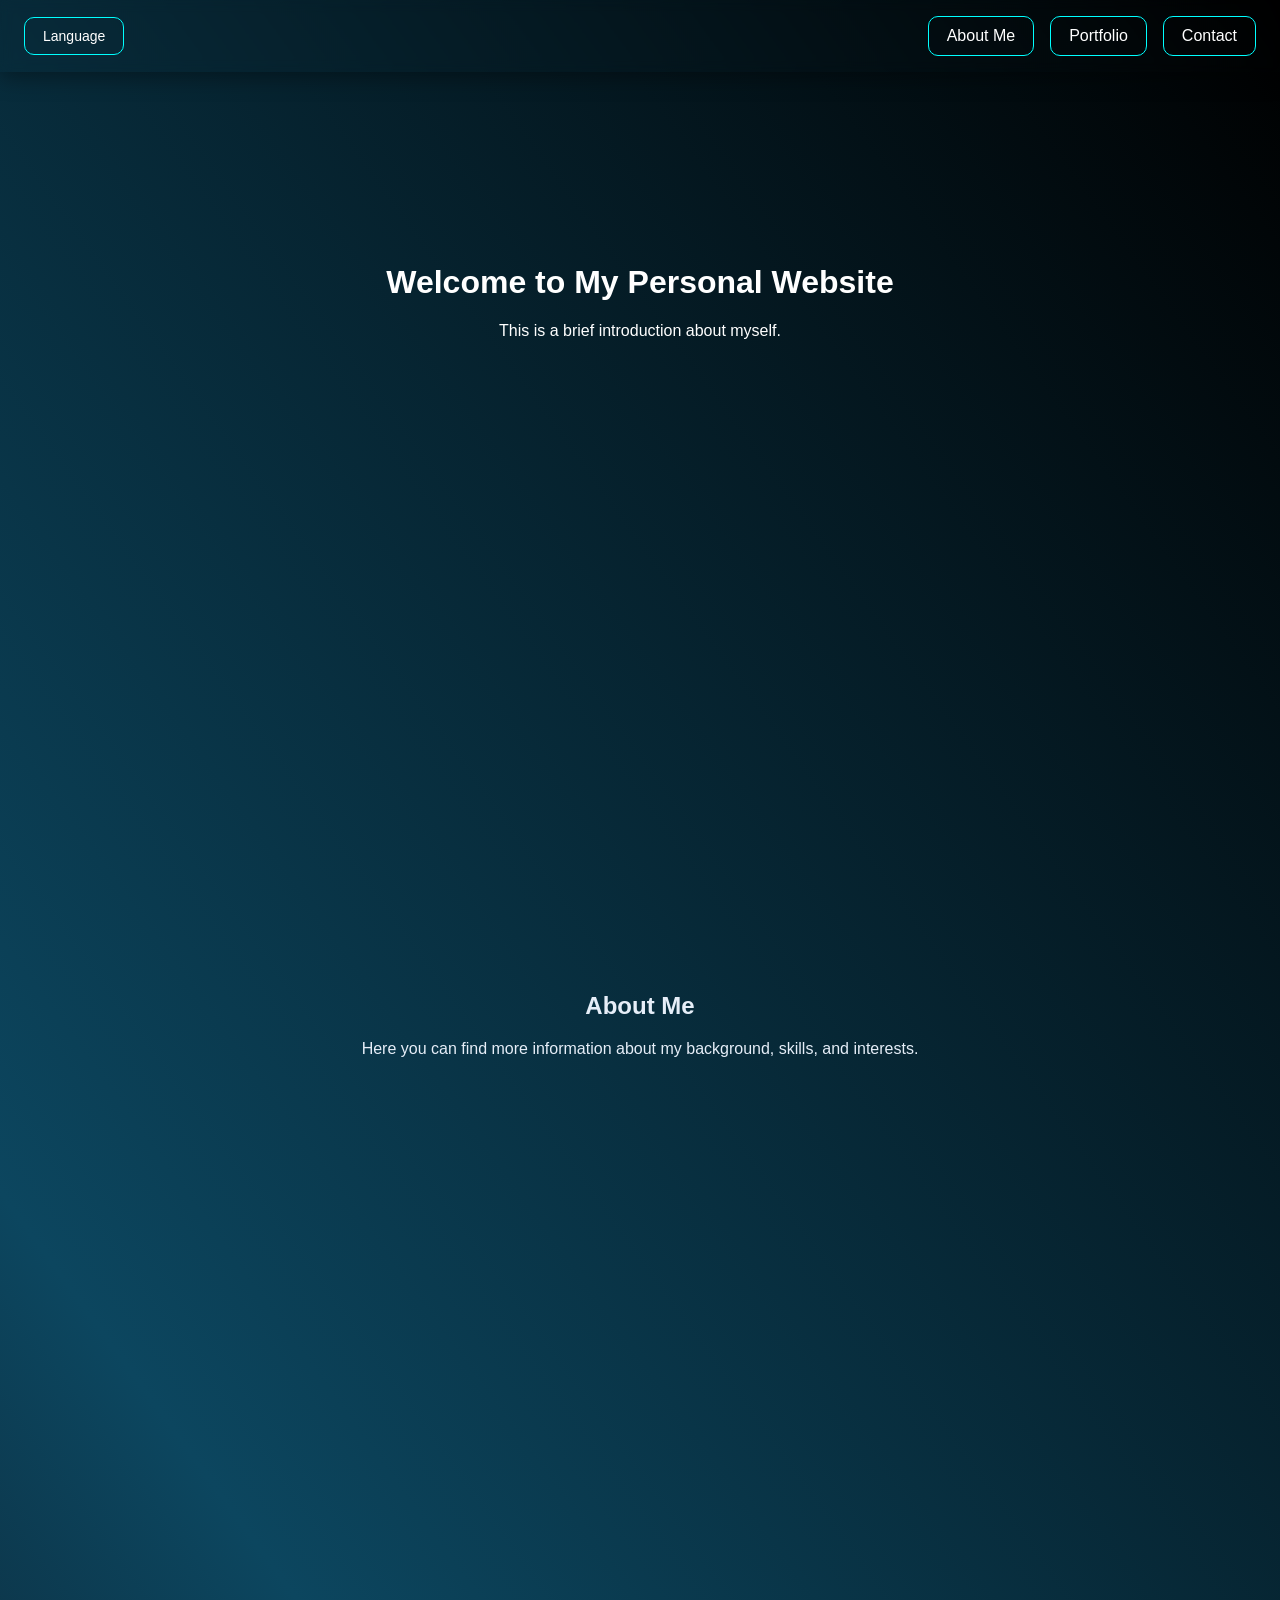
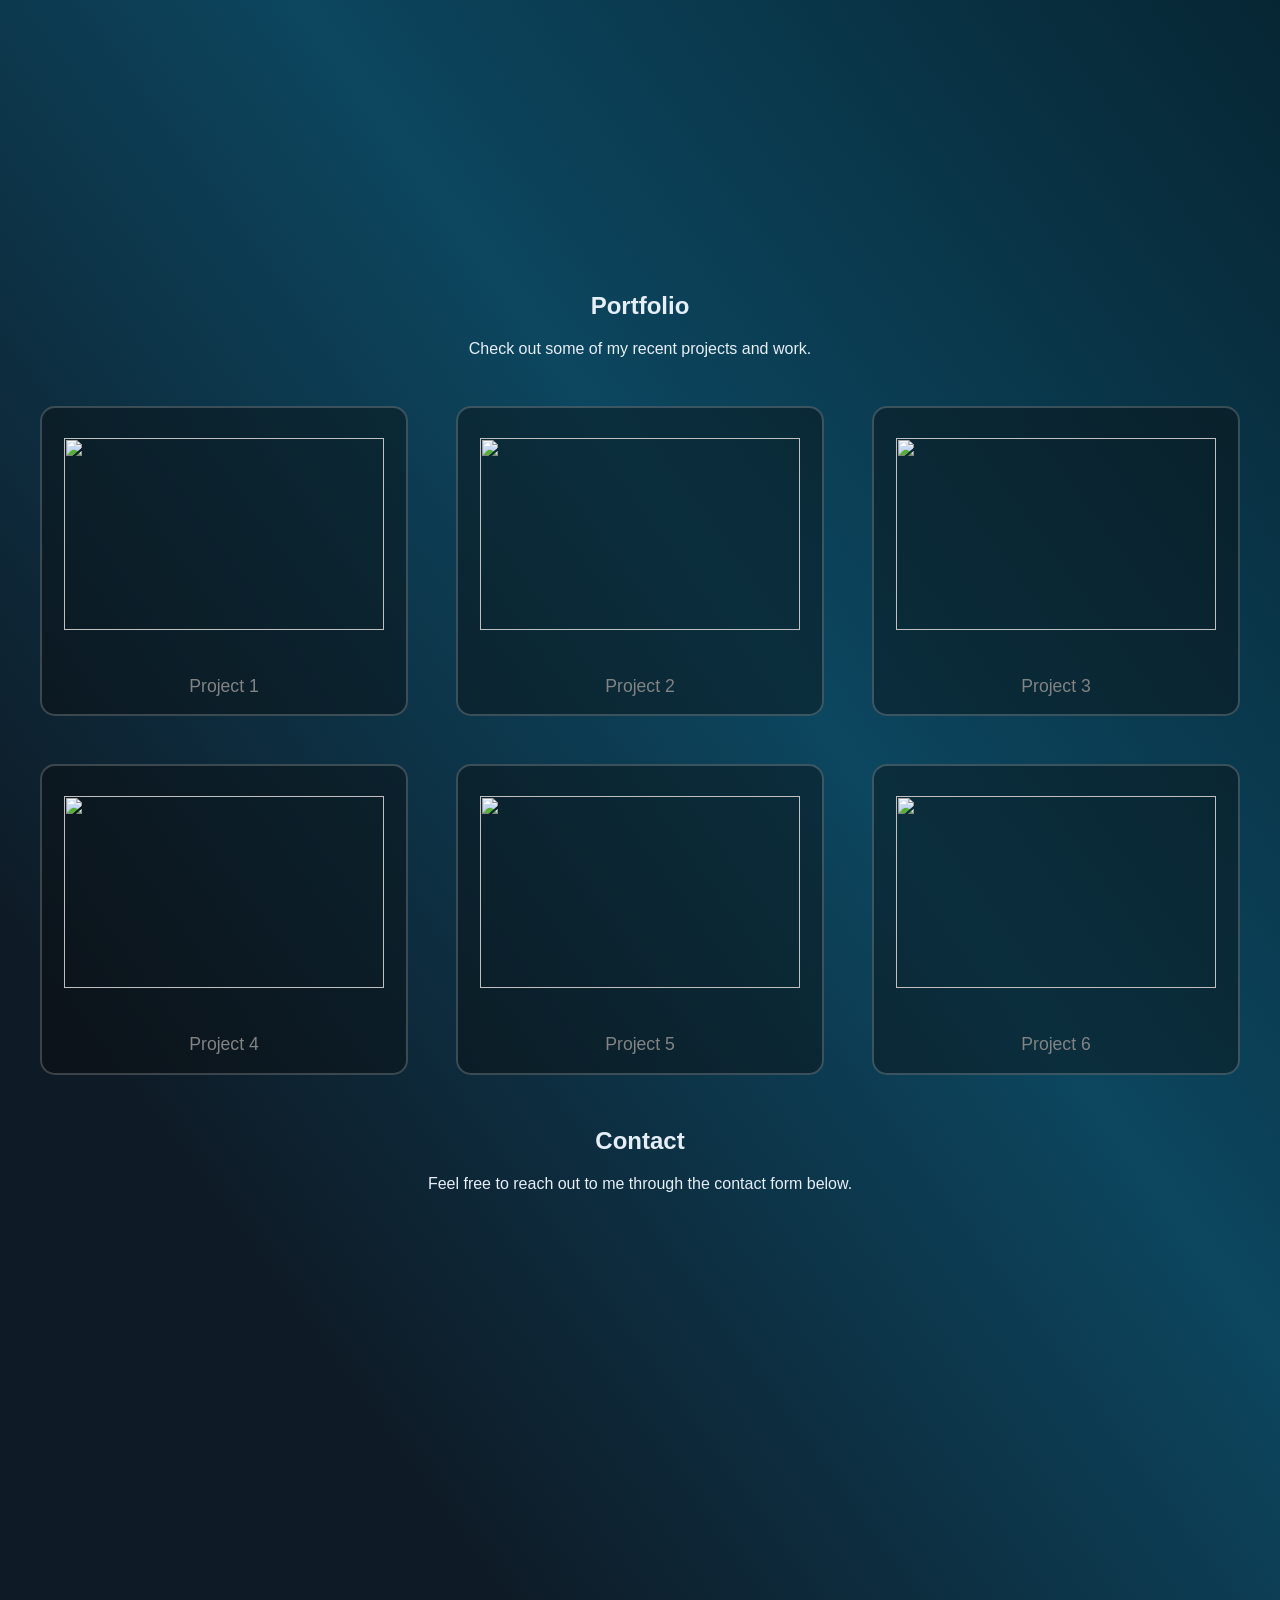
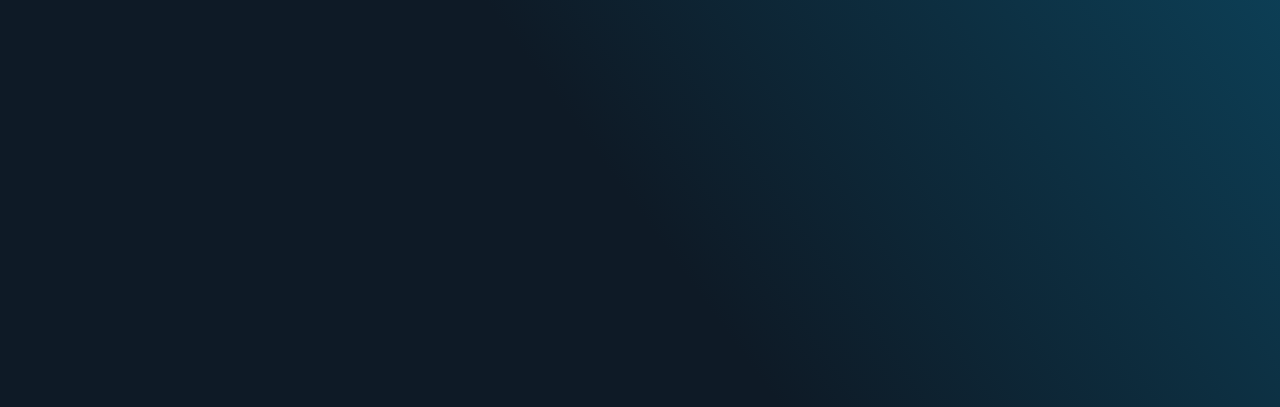
==== index.html @ 23bc791e "Create index.html" ====
<!DOCTYPE html>
<html lang="en">
<head>
    <link rel="stylesheet" href="style.css">
    <meta charset="UTF-8">
    <meta name="viewport" content="width=device-width, initial-scale=1.0">
    <title>Document</title>
</head>
<body>
    <header class="site-header">
        <div class="header-left">
            <button class="lang-btn" type="button" id="langToggle">Language</button>
            <div class="lang-dropdown" id="langDropdown" aria-label="Language selector">
                <button type="button" class="lang-option">English</button>
                <button type="button" class="lang-option">Farsi</button>
                <button type="button" class="lang-option">Spanish</button>
            </div>
        </div>
        <nav class="header-nav" aria-label="Primary navigation">
            <a href="#about" class="nav-box">About Me</a>
            <a href="#portfolio" class="nav-box">Portfolio</a>
            <a href="#contact" class="nav-box">Contact</a>
        </nav>
    </header>
    <div class="div1">
        <div class="div1-1">
            <h1>Welcome to My Personal Website</h1>
            <p>This is a brief introduction about myself.</p>
        </div>
  
    </div>
   <div id="about" class="div2">
        <h2>About Me</h2>
        <p>Here you can find more information about my background, skills, and interests.</p>
    </div>
    <div id="portfolio" class="div3">
        <h2>Portfolio</h2>
        <p>Check out some of my recent projects and work.</p>
        <div class="div3-1">
            <a href="#" class="portfolio-item">
                <img class="prtimg" src="imgs/1.jpg" alt="">
                <p class="portfolio-text">Project 1</p>
            </a>
            <a href="#" class="portfolio-item">
                <img class="prtimg" src="imgs/2.jpg" alt="">
                <p class="portfolio-text">Project 2</p>
            </a>
            <a href="#" class="portfolio-item">
                <img class="prtimg" src="imgs/3.jpg" alt="">
                <p class="portfolio-text">Project 3</p>
            </a>
            <a href="#" class="portfolio-item">
                <img class="prtimg" src="imgs/4.jpg" alt="">
                <p class="portfolio-text">Project 4</p>
            </a>
            <a href="#" class="portfolio-item">
                <img class="prtimg" src="imgs/5.jpg" alt="">
                <p class="portfolio-text">Project 5</p>
            </a>
            <a href="#" class="portfolio-item">
                <img class="prtimg" src="imgs/6.jpg" alt="">
                <p class="portfolio-text">Project 6</p>
            </a>
        </div>
    </div>
    <div id="contact" class="div4">
        <h2>Contact</h2>
        <p>Feel free to reach out to me through the contact form below.</p>
    </div>    
    <script>
        const langToggle = document.getElementById('langToggle');
        const langDropdown = document.getElementById('langDropdown');
        const langOptions = document.querySelectorAll('.lang-option');

        langToggle.addEventListener('click', () => {
            langDropdown.classList.toggle('open');
        });

        langOptions.forEach(option => {
            option.addEventListener('click', () => {
                langDropdown.classList.remove('open');
            });
        });

        document.addEventListener('click', event => {
            if (!langToggle.contains(event.target) && !langDropdown.contains(event.target)) {
                langDropdown.classList.remove('open');
            }
        });
    </script>
</body>
</html>
---- style.css ----
body {
    margin: 0;
    font-family: Arial, sans-serif;
    display: block;
    /* Milder, harmonious page background */
    background: linear-gradient(54deg, rgb(14, 26, 38) 20%, rgb(12, 70, 95) 45%, rgb(0, 0, 0) 100%);
    padding-top: 72px;
}

.site-header {
    position: fixed;
    top: 0;
    left: 0;
    right: 0;
    display: flex;
    justify-content: space-between;
    align-items: center;
    padding: 16px 24px;
    backdrop-filter: blur(6px);
    z-index: 1000;
    box-shadow: 0 6px 20px rgba(0,0,0,0.35);
}

.header-left {
    display: flex;
    align-items: center;
    position: relative;
    
}

.lang-btn {
    padding: 10px 16px;
    display: inline-flex;
    padding: 10px 18px;
    color: #ffffff;
    text-decoration: none;
    font-weight: 500;
    transition: background-color 0.2s ease, border-color 0.2s ease;
    border: 1px solid cyan;
    border-radius: 10px;
    cursor: pointer;
    font-size: 14px;
    background: none;
}

.header-nav {
    display: flex;
    gap: 16px;
}

.nav-box {
    display: inline-flex;
    padding: 10px 18px;
    color: #ffffff;
    text-decoration: none;
    font-weight: 500;
    transition: background-color 0.2s ease, border-color 0.2s ease;
    border: 1px solid cyan;
    border-radius: 10px;
}

.lang-dropdown {
    position: absolute;
    top: calc(100% + 10px);
    left: 100%;
    margin-left: 12px;
    padding: 10px;
    min-width: 180px;
    background: rgba(0, 0, 0, 0.96);
    border: 1px solid rgba(255,255,255,0.12);
    border-radius: 14px;
    box-shadow: 0 20px 44px rgba(0,0,0,0.55);
    display: none;
    z-index: 50;
    backdrop-filter: blur(18px);
    pointer-events: auto;
}

.lang-dropdown.open {
    display: block;
}

.lang-option {
    width: 100%;
    padding: 12px 16px;
    margin-bottom: 10px;
    border: 1px solid rgba(255,255,255,0.12);
    border-radius: 10px;
    background: rgba(10, 10, 10, 0.95);
    color: #ffffff;
    text-align: center;
    cursor: pointer;
    font-size: 14px;
    font-weight: 500;
    transition: background-color 0.2s ease, border-color 0.2s ease, transform 0.2s ease;
}

.lang-option:last-child {
    margin-bottom: 0;
}

.lang-option:hover {
    background-color: rgba(255,255,255,0.1);
    border-color: #99ffff;
    transform: translateX(2px);
}



/* Set each main div to full desktop viewport size individually */
.div1, .div2, .div3, .div4 {
    width: 100vw;
    height: 100vh;
    box-sizing: border-box;
}
.div1{
    text-align: center;
    
}
.div1-1{
    margin-top: 12rem;
    color: #ffffff;
}
.div2 {
    width: 100vw;
    height: 100vh;
    box-sizing: border-box;
     color: #e6eef8;
     text-align: center;
}
.div3 {
    width: 100vw;
    height: auto;
    box-sizing: border-box;
     color: #e6eef8;
     text-align: center;
     
}
.prtimg{
    width: 20rem;
    height: 12rem; ;
    padding: 30px;
}

.div3-1 {
    display: grid;
    grid-template-columns: repeat(auto-fit, minmax(300px, 1fr));
    gap: 3rem;
    padding: 2rem;
    max-width: 1200px;
    margin: 0 auto;
    
}

.portfolio-item {
    display: flex;
    flex-direction: column;
    align-items: center;
    justify-content: center;
    border: 2px solid rgba(255, 255, 255, 0.2);
    border-radius: 15px;

    background: rgba(10, 10, 10, 0.4);
    text-decoration: none;
    color: #e6eef8;
    transition: all 0.3s ease;
    cursor: pointer;
}

.portfolio-item:hover {
    border-color: cyan;
    background: rgba(0, 255, 255, 0.1);
    transform: translateY(-5px);
    box-shadow: 0 8px 30px rgba(0, 255, 255, 0.2);
}

.portfolio-text {
    margin-top: 1rem;
    font-size: 1.1rem;
    font-weight: 500;
    color: #828384;
}
.div4 {
    width: 100vw;
    height: 100vh;
    box-sizing: border-box;
     color: #e6eef8;
     text-align: center;
}

/* Dark soft gradients for each section (soft, subtle, readable) */



/* Soften the palette and add translucent overlays + inset shadows
   so adjacent sections blend almost imperceptibly */
.div1, .div2, .div3, .div4 {
    position: relative;
    overflow: hidden;
    background-attachment: fixed;
    background-size: cover;
    background-repeat: no-repeat;
    margin-top: 0;
   
}



/* Soft translucent overlay to blur seam perception */
.div1::before, .div2::before, .div3::before, .div4::before {
    content: "";
    position: absolute;
    inset: 0;
    pointer-events: none;

    mix-blend-mode: overlay;
    opacity: 0.85;
    transition: opacity 700ms ease, transform 700ms ease;
    transform: scale(1.01);
}

/* Large, blurred phosphorescent glows (use ::after) to create seamless luminous blending */
.div1::after, .div2::after, .div3::after, .div4::after {
    content: "";
    position: absolute;
    inset: -20% -20% -20% -20%;
    pointer-events: none;
    filter: blur(46px);
    opacity: 0.75;
    transition: opacity 900ms ease, transform 900ms ease;
}

/* Remove default top margins of headings to avoid gap under the header */
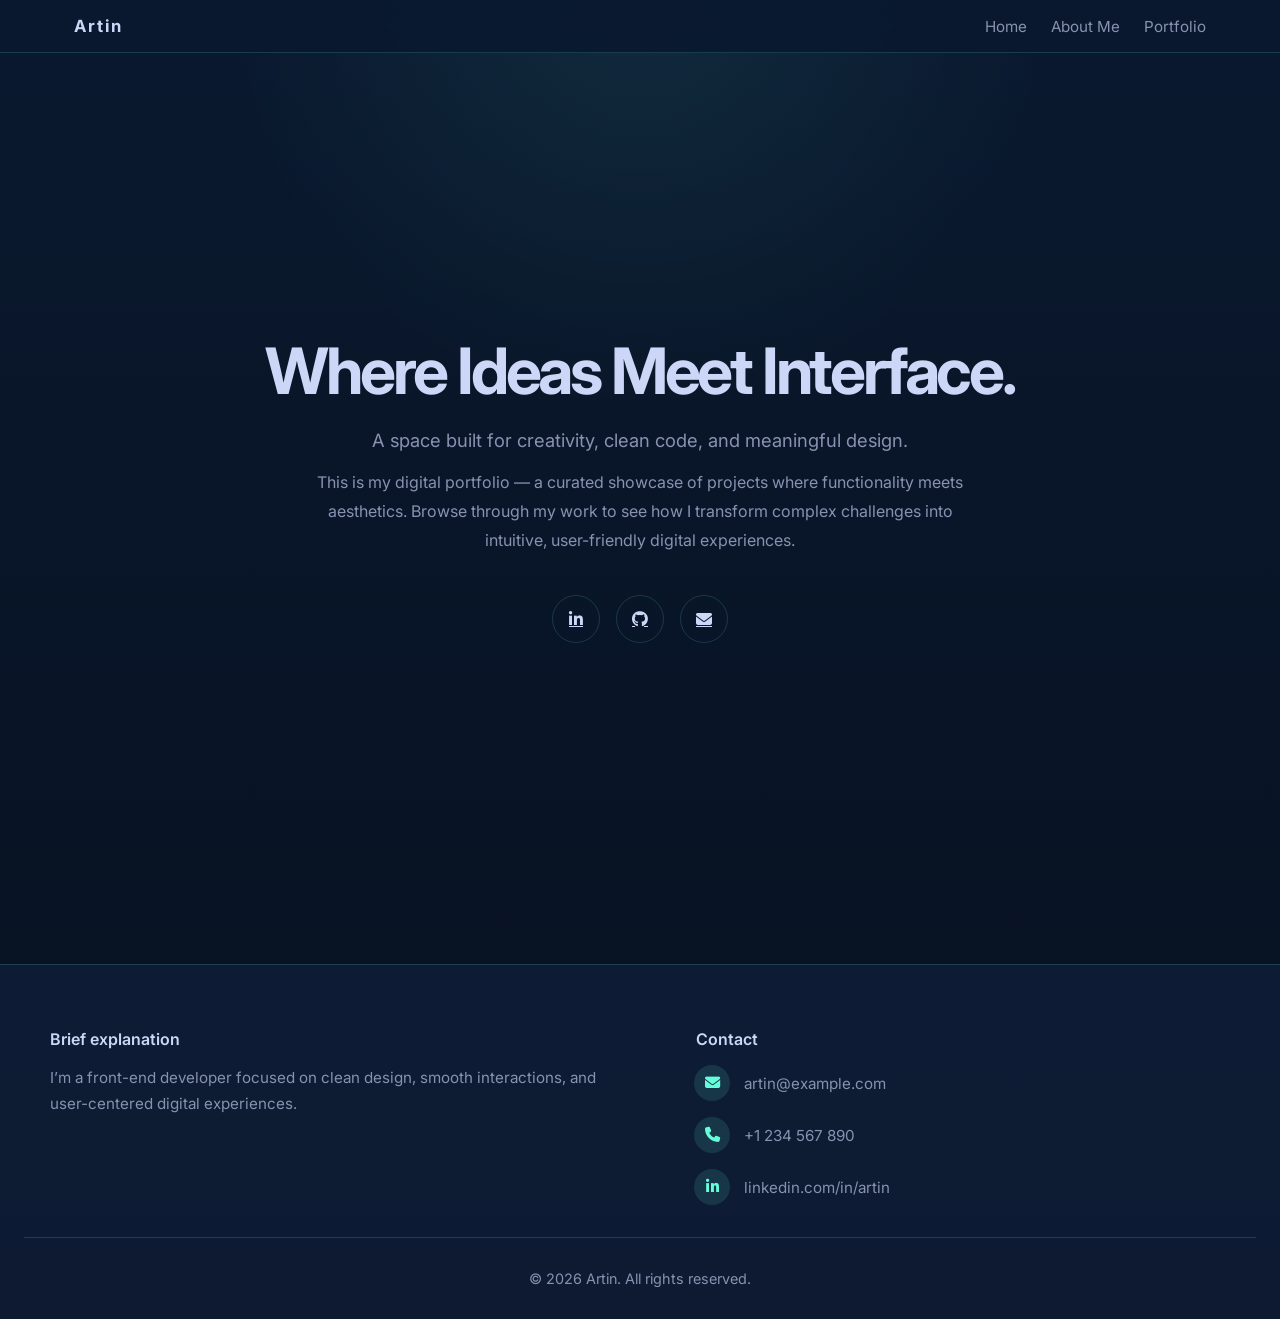
==== commit fc1b6e2e: "Update index.html" ====
--- a/index.html
+++ b/index.html
@@ -1,92 +1,73 @@
-<!DOCTYPE html>
+﻿<!DOCTYPE html>
 <html lang="en">
 <head>
-    <link rel="stylesheet" href="style.css">
-    <meta charset="UTF-8">
-    <meta name="viewport" content="width=device-width, initial-scale=1.0">
-    <title>Document</title>
+  <meta charset="UTF-8" />
+  <meta name="viewport" content="width=device-width, initial-scale=1.0" />
+  <title>Artin Portfolio</title>
+  <link rel="preconnect" href="https://fonts.googleapis.com" />
+  <link rel="preconnect" href="https://fonts.gstatic.com" crossorigin />
+  <link href="https://fonts.googleapis.com/css2?family=Inter:wght@400;500;600;700&display=swap" rel="stylesheet" />
+  <link rel="stylesheet" href="https://cdnjs.cloudflare.com/ajax/libs/font-awesome/6.5.1/css/all.min.css" integrity="sha512-PA9h4Q+uDsIXT7qJGv3lCXG9XYtEKYwq7b4EA8NnI+7L59rKZ6XDcxk5n1MszgQqsJ5yUOQd4v2Qq5qWNPg6/Q==" crossorigin="anonymous" referrerpolicy="no-referrer" />
+  <link rel="stylesheet" href="style.css" />
 </head>
 <body>
-    <header class="site-header">
-        <div class="header-left">
-            <button class="lang-btn" type="button" id="langToggle">Language</button>
-            <div class="lang-dropdown" id="langDropdown" aria-label="Language selector">
-                <button type="button" class="lang-option">English</button>
-                <button type="button" class="lang-option">Farsi</button>
-                <button type="button" class="lang-option">Spanish</button>
-            </div>
+  <header>
+    <div class="nav-inner">
+      <div class="brand">Artin</div>
+      <nav aria-label="Primary navigation">
+        <a class="nav-link" href="index.html">Home</a>
+        <a class="nav-link" href="aboutme.html">About Me</a>
+        <a class="nav-link" href="portfolio.html">Portfolio</a>
+      </nav>
+    </div>
+  </header>
+
+  <main>
+    <section class="section hero">
+      <div class="hero-content">
+        <h1 class="hero-title">Where Ideas Meet Interface.</h1>
+        <p class="hero-subtitle">A space built for creativity, clean code, and meaningful design.</p>
+        <p class="hero-text">This is my digital portfolio — a curated showcase of projects where functionality meets aesthetics. Browse through my work to see how I transform complex challenges into intuitive, user-friendly digital experiences.</p>
+        <div class="social-row" aria-label="Social media links">
+          <a class="social-link" href="https://www.linkedin.com" target="_blank" rel="noreferrer noopener" aria-label="LinkedIn">
+            <i class="fab fa-linkedin-in" aria-hidden="true"></i>
+          </a>
+          <a class="social-link" href="https://github.com" target="_blank" rel="noreferrer noopener" aria-label="GitHub">
+            <i class="fab fa-github" aria-hidden="true"></i>
+          </a>
+          <a class="social-link" href="mailto:artin@example.com" aria-label="Email">
+            <i class="fas fa-envelope" aria-hidden="true"></i>
+          </a>
         </div>
-        <nav class="header-nav" aria-label="Primary navigation">
-            <a href="#about" class="nav-box">About Me</a>
-            <a href="#portfolio" class="nav-box">Portfolio</a>
-            <a href="#contact" class="nav-box">Contact</a>
-        </nav>
-    </header>
-    <div class="div1">
-        <div class="div1-1">
-            <h1>Welcome to My Personal Website</h1>
-            <p>This is a brief introduction about myself.</p>
+      </div>
+    </section>
+  </main>
+
+  <footer class="footer">
+    <div class="footer-inner">
+      <div class="footer-column">
+        <h3 class="footer-title">Brief explanation</h3>
+        <p class="footer-text">I’m a front-end developer focused on clean design, smooth interactions, and user-centered digital experiences.</p>
+      </div>
+      <div class="footer-column">
+        <h3 class="footer-title wwv">Contact</h3>
+        <div class="footer-links footer-contact-list">
+          <a class="footer-link footer-contact-item" href="mailto:artin@example.com">
+            <span class="contact-icon"><i class="fas fa-envelope" aria-hidden="true"></i></span>
+            artin@example.com
+          </a>
+          <a class="footer-link footer-contact-item" href="tel:+1234567890">
+            <span class="contact-icon"><i class="fas fa-phone" aria-hidden="true"></i></span>
+            +1 234 567 890
+          </a>
+          <a class="footer-link footer-contact-item" href="https://www.linkedin.com" target="_blank" rel="noreferrer noopener">
+            <span class="contact-icon"><i class="fab fa-linkedin-in" aria-hidden="true"></i></span>
+            linkedin.com/in/artin
+          </a>
         </div>
-  
+      </div>
     </div>
-   <div id="about" class="div2">
-        <h2>About Me</h2>
-        <p>Here you can find more information about my background, skills, and interests.</p>
-    </div>
-    <div id="portfolio" class="div3">
-        <h2>Portfolio</h2>
-        <p>Check out some of my recent projects and work.</p>
-        <div class="div3-1">
-            <a href="#" class="portfolio-item">
-                <img class="prtimg" src="imgs/1.jpg" alt="">
-                <p class="portfolio-text">Project 1</p>
-            </a>
-            <a href="#" class="portfolio-item">
-                <img class="prtimg" src="imgs/2.jpg" alt="">
-                <p class="portfolio-text">Project 2</p>
-            </a>
-            <a href="#" class="portfolio-item">
-                <img class="prtimg" src="imgs/3.jpg" alt="">
-                <p class="portfolio-text">Project 3</p>
-            </a>
-            <a href="#" class="portfolio-item">
-                <img class="prtimg" src="imgs/4.jpg" alt="">
-                <p class="portfolio-text">Project 4</p>
-            </a>
-            <a href="#" class="portfolio-item">
-                <img class="prtimg" src="imgs/5.jpg" alt="">
-                <p class="portfolio-text">Project 5</p>
-            </a>
-            <a href="#" class="portfolio-item">
-                <img class="prtimg" src="imgs/6.jpg" alt="">
-                <p class="portfolio-text">Project 6</p>
-            </a>
-        </div>
-    </div>
-    <div id="contact" class="div4">
-        <h2>Contact</h2>
-        <p>Feel free to reach out to me through the contact form below.</p>
-    </div>    
-    <script>
-        const langToggle = document.getElementById('langToggle');
-        const langDropdown = document.getElementById('langDropdown');
-        const langOptions = document.querySelectorAll('.lang-option');
-
-        langToggle.addEventListener('click', () => {
-            langDropdown.classList.toggle('open');
-        });
-
-        langOptions.forEach(option => {
-            option.addEventListener('click', () => {
-                langDropdown.classList.remove('open');
-            });
-        });
-
-        document.addEventListener('click', event => {
-            if (!langToggle.contains(event.target) && !langDropdown.contains(event.target)) {
-                langDropdown.classList.remove('open');
-            }
-        });
-    </script>
+    <div class="footer-bottom">© 2026 Artin. All rights reserved.</div>
+  </footer>
 </body>
-</html>+</html>
--- a/style.css
+++ b/style.css
@@ -1,234 +1,782 @@
+﻿:root {
+  color-scheme: dark;
+  --bg: #0a192f;
+  --surface: #112240;
+  --text: #ccd6f6;
+  --muted: #8892b0;
+  --accent: #64ffda;
+  --border: rgba(100, 255, 218, 0.16);
+  scroll-behavior: smooth;
+}
+
+* {
+  box-sizing: border-box;
+}
+
+html {
+  scroll-behavior: smooth;
+}
+
 body {
+  margin: 0;
+  min-height: 100vh;
+  font-family: "Inter", system-ui, sans-serif;
+  background: radial-gradient(circle at top, rgba(100, 255, 218, 0.08), transparent 28%), linear-gradient(180deg, #0a192f 0%, #07101f 100%);
+  color: var(--text);
+}
+
+a {
+  color: inherit;
+}
+
+button {
+  font: inherit;
+  cursor: pointer;
+}
+
+header {
+  position: fixed;
+  inset: 0 0 auto 0;
+  z-index: 10;
+  background: rgba(10, 25, 47, 0.94);
+  border-bottom: 1px solid var(--border);
+  backdrop-filter: blur(10px);
+}
+
+.nav-inner {
+  max-width: 1180px;
+  margin: 0 auto;
+  padding: 1rem 1.5rem;
+  display: flex;
+  align-items: center;
+  justify-content: space-between;
+  gap: 1rem;
+}
+
+.brand {
+  font-size: 1.05rem;
+  font-weight: 700;
+  letter-spacing: 0.12em;
+}
+
+nav {
+  display: flex;
+  gap: 1.5rem;
+  flex-wrap: wrap;
+}
+
+.nav-link {
+  color: var(--muted);
+  font-size: 0.95rem;
+  text-decoration: none;
+  transition: color 180ms ease;
+}
+
+.nav-link:hover,
+.nav-link:focus-visible {
+  color: var(--accent);
+}
+
+main {
+  padding-top: 84px;
+}
+
+.section {
+  padding: 6rem 1.5rem;
+}
+
+.section-inner {
+  max-width: 1180px;
+  margin: 0 auto;
+}
+
+.hero {
+  min-height: calc(100vh - 84px);
+  display: flex;
+  align-items: center;
+  justify-content: center;
+  text-align: center;
+  padding: 0 1.5rem;
+}
+
+.hero-content {
+  max-width: 760px;
+  width: 100%;
+}
+
+.hero-title {
+  margin: 0;
+  font-size: clamp(2.8rem, 5vw, 5rem);
+  line-height: 0.95;
+  letter-spacing: -0.05em;
+}
+
+.hero-subtitle {
+  margin: 1.5rem 0 0.8rem;
+  font-size: 1.15rem;
+  color: var(--muted);
+  line-height: 1.6;
+}
+
+.hero-text {
+  margin: 0 auto;
+  max-width: 680px;
+  color: var(--muted);
+  font-size: 1rem;
+  line-height: 1.8;
+}
+
+.social-row {
+  margin-top: 2.5rem;
+  display: flex;
+  justify-content: center;
+  gap: 1rem;
+  flex-wrap: wrap;
+}
+
+.social-link {
+  width: 48px;
+  height: 48px;
+  display: inline-flex;
+  align-items: center;
+  justify-content: center;
+  border: 1px solid var(--border);
+  border-radius: 50%;
+  transition: transform 180ms ease, border-color 180ms ease, color 180ms ease;
+  color: var(--text);
+}
+
+.social-link:hover,
+.social-link:focus-visible {
+  transform: translateY(-3px);
+  border-color: var(--accent);
+  color: var(--accent);
+}
+
+.section-title {
+  font-size: 2rem;
+  margin: 0 0 1rem;
+}
+
+.section-subtitle {
+  max-width: 720px;
+  color: var(--muted);
+  line-height: 1.8;
+  margin-top: 1rem;
+}
+
+.about-grid {
+  display: grid;
+  gap: 2rem;
+  grid-template-columns: minmax(0, 320px) 1fr;
+  align-items: center;
+  margin-top: 2rem;
+}
+
+.profile-card {
+  display: flex;
+  flex-direction: column;
+  align-items: center;
+  text-align: center;
+  gap: 1.5rem;
+  padding: 2rem;
+  border-radius: 24px;
+  background: rgba(255, 255, 255, 0.04);
+  border: 1px solid var(--border);
+}
+
+.profile-image {
+  width: 180px;
+  height: 180px;
+  border-radius: 50%;
+  background: linear-gradient(135deg, #183158, #0b2039);
+  display: grid;
+  place-items: center;
+  position: relative;
+  overflow: hidden;
+}
+
+.profile-image::before {
+  content: "";
+  width: 140px;
+  height: 140px;
+  border-radius: 50%;
+  background: radial-gradient(circle, rgba(100,255,218,0.18) 0%, transparent 68%);
+}
+
+.bio-card {
+  display: grid;
+  gap: 1rem;
+}
+
+.bio-card p {
+  margin: 0;
+  color: var(--muted);
+  line-height: 1.8;
+}
+
+.portfolio-slider-wrapper {
+  margin-top: 2rem;
+  height: auto;
+}
+
+.portfolio-grid {
+  display: flex;
+  gap: 1.5rem;
+  overflow-x: auto;
+  padding-bottom: 1rem;
+  scroll-snap-type: x mandatory;
+  -webkit-overflow-scrolling: touch;
+  scrollbar-width: none;
+  margin-top: 2rem;
+}
+
+.portfolio-grid::-webkit-scrollbar {
+  display: none;
+}
+
+.project-card {
+  background: rgba(255, 255, 255, 0.04);
+  border: 1px solid var(--border);
+  border-radius: 22px;
+  overflow: hidden;
+  display: flex;
+  flex-direction: column;
+  transition: transform 180ms ease, border-color 180ms ease;
+  min-width: 320px;
+  flex: 0 0 320px;
+  scroll-snap-align: start;
+  margin-top: 2rem;
+}
+
+.project-card:hover,
+.project-card:focus-within {
+  transform: translateY(-4px);
+  border-color: var(--accent);
+}
+
+.project-image {
+  min-height: 180px;
+  background: linear-gradient(180deg, rgba(100, 255, 218, 0.18), rgba(10, 25, 47, 0.95));
+  display: grid;
+  place-items: center;
+  color: var(--text);
+  font-weight: 700;
+  font-size: 1.1rem;
+  text-transform: uppercase;
+  letter-spacing: 0.12em;
+}
+
+.project-content {
+  padding: 1.5rem;
+  display: flex;
+  flex-direction: column;
+  gap: 1rem;
+  flex: 1;
+}
+
+.portfolio-controls {
+  display: flex;
+  justify-content: center;
+  gap: 1rem;
+  margin-top: 1.5rem;
+}
+
+.slider-button {
+  padding: 0.95rem 1.6rem;
+  border: 1px solid var(--border);
+  border-radius: 999px;
+  background: transparent;
+  color: var(--text);
+  font-weight: 600;
+  transition: background 180ms ease, border-color 180ms ease, transform 180ms ease;
+}
+
+.slider-button:hover,
+.slider-button:focus-visible {
+  background: rgba(100, 255, 218, 0.12);
+  border-color: var(--accent);
+  color: var(--accent);
+  transform: translateY(-2px);
+}
+
+.project-title {
+  margin: 0;
+  font-size: 1.1rem;
+}
+
+.project-description {
+  margin: 0;
+  color: var(--muted);
+  line-height: 1.8;
+  flex: 1;
+}
+
+.project-button {
+  align-self: start;
+  padding: 0.85rem 1.3rem;
+  border: 1px solid var(--border);
+  border-radius: 999px;
+  background: transparent;
+  color: var(--text);
+  transition: background 180ms ease, color 180ms ease, transform 180ms ease;
+}
+
+.project-button:hover,
+.project-button:focus-visible {
+  background: rgba(100, 255, 218, 0.12);
+  color: var(--accent);
+  transform: translateY(-2px);
+}
+
+.footer {
+  background: rgba(17, 34, 64, 0.6);
+  border-top: 1px solid var(--border);
+  padding: 4rem 1.5rem 2rem;
+  margin-top: 4rem;
+}
+
+.footer-inner {
+  max-width: 1180px;
+  margin: 0 auto;
+  display: flex;
+  justify-content: space-between;
+  align-items: flex-start;
+  gap: 3rem;
+}
+
+.footer-column {
+  flex: 1;
+  min-width: 220px;
+  display: flex;
+  flex-direction: column;
+  gap: 1rem;
+}
+
+.footer-title {
+  margin: 0;
+  font-size: 1rem;
+  font-weight: 600;
+  color: var(--text);
+}
+
+.footer-text {
+  margin: 0;
+  color: var(--muted);
+  font-size: 0.95rem;
+  line-height: 1.7;
+}
+
+.footer-links {
+  display: flex;
+  flex-direction: column;
+  gap: 0.8rem;
+}
+
+.footer-link {
+  color: var(--muted);
+  text-decoration: none;
+  font-size: 0.95rem;
+  transition: color 180ms ease;
+}
+
+.footer-link:hover,
+.footer-link:focus-visible {
+  color: var(--accent);
+}
+
+.footer-contact-list {
+  display: grid;
+  gap: 1rem;
+  margin-left: 30px;
+}
+.wwv{
+    margin-left: 32px;
+}
+
+.footer-contact-item {
+  display: flex;
+  align-items: center;
+  gap: 0.9rem;
+}
+
+.contact-icon {
+  width: 36px;
+  height: 36px;
+  display: inline-flex;
+  align-items: center;
+  justify-content: center;
+  border-radius: 50%;
+  background: rgba(100, 255, 218, 0.12);
+  color: var(--accent);
+}
+
+.footer-bottom {
+  text-align: center;
+  color: var(--muted);
+  font-size: 0.9rem;
+  margin-top: 2rem;
+  padding-top: 2rem;
+  border-top: 1px solid var(--border);
+}
+
+@media (max-width: 1024px) {
+  .nav-inner {
+    padding: 0.8rem 1.2rem;
+  }
+
+  .section {
+    padding: 4rem 1.2rem;
+  }
+
+  .project-card {
+    min-width: 320px;
+    flex: 0 0 320px;
+  }
+}
+
+@media (max-width: 768px) {
+  .nav-inner {
+    flex-direction: row;
+    padding: 0.8rem 1rem;
+    gap: 0.8rem;
+  }
+
+  nav {
+    gap: 1rem;
+  }
+
+  .brand {
+    font-size: 0.95rem;
+  }
+
+  .nav-link {
+    font-size: 0.85rem;
+  }
+
+  .hero {
+    min-height: calc(100vh - 70px);
+    padding: 1.5rem;
+  }
+
+  .hero-title {
+    font-size: clamp(2.2rem, 7vw, 4rem);
+  }
+
+  .hero-subtitle {
+    font-size: 1rem;
+  }
+
+  .hero-text {
+    font-size: 0.95rem;
+  }
+
+  .section {
+    padding: 3.5rem 1rem;
+  }
+
+  .section-title {
+    font-size: 1.65rem;
+  }
+
+  .section-subtitle {
+    font-size: 0.95rem;
+  }
+
+  .about-grid {
+    grid-template-columns: 1fr;
+    gap: 2rem;
+  }
+
+  .profile-image {
+    width: 140px;
+    height: 140px;
+  }
+
+  .profile-image::before {
+    width: 110px;
+    height: 110px;
+  }
+
+  .project-card {
+    min-width: 280px;
+    flex: 0 0 280px;
+  }
+
+  .project-image {
+    min-height: 160px;
+  }
+
+  .project-content {
+    padding: 1.5rem;
+  }
+
+  .portfolio-grid {
+    gap: 1.2rem;
+    padding-bottom: 1.5rem;
+  }
+
+  .portfolio-controls {
+    gap: 0.8rem;
+  }
+
+  .slider-button {
+    padding: 0.8rem 1.3rem;
+    font-size: 0.9rem;
+  }
+
+  .footer {
+    padding: 3rem 1rem 1.5rem;
+    margin-top: 2rem;
+  }
+
+  .footer-inner {
+    gap: 2rem;
+    flex-direction: column;
+  }
+
+  .footer-column {
+    min-width: auto;
+  }
+
+  .footer-title {
+    font-size: 0.95rem;
+  }
+
+  .footer-text {
+    font-size: 0.9rem;
+  }
+
+  .footer-contact-item {
+    gap: 0.7rem;
+  }
+
+  .contact-icon {
+    width: 32px;
+    height: 32px;
+    font-size: 0.9rem;
+  }
+}
+
+@media (max-width: 480px) {
+  header {
+    padding: 0;
+  }
+
+  .nav-inner {
+    flex-direction: column;
+    padding: 0.8rem 1rem;
+    gap: 0.5rem;
+    align-items: flex-start;
+  }
+
+  nav {
+    width: 100%;
+    gap: 0.8rem;
+    flex-wrap: wrap;
+  }
+
+  .brand {
+    font-size: 0.9rem;
+    width: 100%;
+  }
+
+  .nav-link {
+    font-size: 0.8rem;
+    padding: 0.4rem 0.8rem;
+  }
+
+  main {
+    padding-top: 70px;
+  }
+
+  .hero {
+    min-height: calc(100vh - 70px);
+    padding: 1rem;
+    justify-content: center;
+  }
+
+  .hero-content {
+    max-width: 100%;
+  }
+
+  .hero-title {
+    font-size: clamp(1.8rem, 8vw, 3rem);
+    line-height: 1.1;
+  }
+
+  .hero-subtitle {
+    font-size: 0.9rem;
+    margin: 1rem 0 0.5rem;
+  }
+
+  .hero-text {
+    font-size: 0.85rem;
+    line-height: 1.6;
     margin: 0;
-    font-family: Arial, sans-serif;
-    display: block;
-    /* Milder, harmonious page background */
-    background: linear-gradient(54deg, rgb(14, 26, 38) 20%, rgb(12, 70, 95) 45%, rgb(0, 0, 0) 100%);
-    padding-top: 72px;
-}
-
-.site-header {
-    position: fixed;
-    top: 0;
-    left: 0;
-    right: 0;
-    display: flex;
-    justify-content: space-between;
-    align-items: center;
-    padding: 16px 24px;
-    backdrop-filter: blur(6px);
-    z-index: 1000;
-    box-shadow: 0 6px 20px rgba(0,0,0,0.35);
-}
-
-.header-left {
-    display: flex;
-    align-items: center;
-    position: relative;
-    
-}
-
-.lang-btn {
-    padding: 10px 16px;
-    display: inline-flex;
-    padding: 10px 18px;
-    color: #ffffff;
-    text-decoration: none;
-    font-weight: 500;
-    transition: background-color 0.2s ease, border-color 0.2s ease;
-    border: 1px solid cyan;
-    border-radius: 10px;
-    cursor: pointer;
-    font-size: 14px;
-    background: none;
-}
-
-.header-nav {
-    display: flex;
-    gap: 16px;
-}
-
-.nav-box {
-    display: inline-flex;
-    padding: 10px 18px;
-    color: #ffffff;
-    text-decoration: none;
-    font-weight: 500;
-    transition: background-color 0.2s ease, border-color 0.2s ease;
-    border: 1px solid cyan;
-    border-radius: 10px;
-}
-
-.lang-dropdown {
-    position: absolute;
-    top: calc(100% + 10px);
-    left: 100%;
-    margin-left: 12px;
-    padding: 10px;
-    min-width: 180px;
-    background: rgba(0, 0, 0, 0.96);
-    border: 1px solid rgba(255,255,255,0.12);
-    border-radius: 14px;
-    box-shadow: 0 20px 44px rgba(0,0,0,0.55);
-    display: none;
-    z-index: 50;
-    backdrop-filter: blur(18px);
-    pointer-events: auto;
-}
-
-.lang-dropdown.open {
-    display: block;
-}
-
-.lang-option {
-    width: 100%;
-    padding: 12px 16px;
-    margin-bottom: 10px;
-    border: 1px solid rgba(255,255,255,0.12);
-    border-radius: 10px;
-    background: rgba(10, 10, 10, 0.95);
-    color: #ffffff;
-    text-align: center;
-    cursor: pointer;
-    font-size: 14px;
-    font-weight: 500;
-    transition: background-color 0.2s ease, border-color 0.2s ease, transform 0.2s ease;
-}
-
-.lang-option:last-child {
-    margin-bottom: 0;
-}
-
-.lang-option:hover {
-    background-color: rgba(255,255,255,0.1);
-    border-color: #99ffff;
-    transform: translateX(2px);
-}
-
-
-
-/* Set each main div to full desktop viewport size individually */
-.div1, .div2, .div3, .div4 {
-    width: 100vw;
-    height: 100vh;
-    box-sizing: border-box;
-}
-.div1{
-    text-align: center;
-    
-}
-.div1-1{
-    margin-top: 12rem;
-    color: #ffffff;
-}
-.div2 {
-    width: 100vw;
-    height: 100vh;
-    box-sizing: border-box;
-     color: #e6eef8;
-     text-align: center;
-}
-.div3 {
-    width: 100vw;
-    height: auto;
-    box-sizing: border-box;
-     color: #e6eef8;
-     text-align: center;
-     
-}
-.prtimg{
-    width: 20rem;
-    height: 12rem; ;
-    padding: 30px;
-}
-
-.div3-1 {
-    display: grid;
-    grid-template-columns: repeat(auto-fit, minmax(300px, 1fr));
-    gap: 3rem;
-    padding: 2rem;
-    max-width: 1200px;
-    margin: 0 auto;
-    
-}
-
-.portfolio-item {
-    display: flex;
+  }
+
+  .social-row {
+    margin-top: 1.5rem;
+    gap: 0.8rem;
+  }
+
+  .social-link {
+    width: 40px;
+    height: 40px;
+  }
+
+  .section {
+    padding: 2.5rem 0.9rem;
+  }
+
+  .section-inner {
+    max-width: 100%;
+    padding: 0;
+  }
+
+  .section-title {
+    font-size: 1.4rem;
+    margin-bottom: 0.8rem;
+  }
+
+  .section-subtitle {
+    font-size: 0.88rem;
+    max-width: 100%;
+    margin-top: 0.5rem;
+  }
+
+  .about-grid {
+    grid-template-columns: 1fr;
+    gap: 1.5rem;
+    margin-top: 1.5rem;
+  }
+
+  .profile-card {
+    padding: 1.5rem;
+    gap: 1rem;
+    border-radius: 16px;
+  }
+
+  .profile-image {
+    width: 120px;
+    height: 120px;
+  }
+
+  .profile-image::before {
+    width: 95px;
+    height: 95px;
+  }
+
+  .bio-card {
+    gap: 0.8rem;
+  }
+
+  .bio-card p {
+    font-size: 0.88rem;
+    line-height: 1.6;
+  }
+
+  .portfolio-slider-wrapper {
+    margin-top: 1.5rem;
+  }
+
+  .portfolio-grid {
+    gap: 1rem;
+    margin-top: 1.5rem;
+    padding-bottom: 1rem;
+  }
+
+  .project-card {
+    min-width: 260px;
+    flex: 0 0 260px;
+    border-radius: 16px;
+  }
+
+  .project-image {
+    min-height: 140px;
+    font-size: 0.95rem;
+  }
+
+  .project-content {
+    padding: 1.2rem;
+    gap: 0.8rem;
+  }
+
+  .project-title {
+    font-size: 1rem;
+  }
+
+  .project-description {
+    font-size: 0.85rem;
+  }
+
+  .project-button {
+    padding: 0.7rem 1rem;
+    font-size: 0.85rem;
+  }
+
+  .portfolio-controls {
+    gap: 0.6rem;
+    margin-top: 1rem;
+  }
+
+  .slider-button {
+    padding: 0.7rem 1.1rem;
+    font-size: 0.85rem;
+  }
+
+  .footer {
+    padding: 2rem 0.9rem 1rem;
+    margin-top: 2rem;
+  }
+
+  .footer-inner {
     flex-direction: column;
-    align-items: center;
-    justify-content: center;
-    border: 2px solid rgba(255, 255, 255, 0.2);
-    border-radius: 15px;
-
-    background: rgba(10, 10, 10, 0.4);
-    text-decoration: none;
-    color: #e6eef8;
-    transition: all 0.3s ease;
-    cursor: pointer;
-}
-
-.portfolio-item:hover {
-    border-color: cyan;
-    background: rgba(0, 255, 255, 0.1);
-    transform: translateY(-5px);
-    box-shadow: 0 8px 30px rgba(0, 255, 255, 0.2);
-}
-
-.portfolio-text {
-    margin-top: 1rem;
-    font-size: 1.1rem;
-    font-weight: 500;
-    color: #828384;
-}
-.div4 {
-    width: 100vw;
-    height: 100vh;
-    box-sizing: border-box;
-     color: #e6eef8;
-     text-align: center;
-}
-
-/* Dark soft gradients for each section (soft, subtle, readable) */
-
-
-
-/* Soften the palette and add translucent overlays + inset shadows
-   so adjacent sections blend almost imperceptibly */
-.div1, .div2, .div3, .div4 {
-    position: relative;
-    overflow: hidden;
-    background-attachment: fixed;
-    background-size: cover;
-    background-repeat: no-repeat;
-    margin-top: 0;
-   
-}
-
-
-
-/* Soft translucent overlay to blur seam perception */
-.div1::before, .div2::before, .div3::before, .div4::before {
-    content: "";
-    position: absolute;
-    inset: 0;
-    pointer-events: none;
-
-    mix-blend-mode: overlay;
-    opacity: 0.85;
-    transition: opacity 700ms ease, transform 700ms ease;
-    transform: scale(1.01);
-}
-
-/* Large, blurred phosphorescent glows (use ::after) to create seamless luminous blending */
-.div1::after, .div2::after, .div3::after, .div4::after {
-    content: "";
-    position: absolute;
-    inset: -20% -20% -20% -20%;
-    pointer-events: none;
-    filter: blur(46px);
-    opacity: 0.75;
-    transition: opacity 900ms ease, transform 900ms ease;
-}
-
-/* Remove default top margins of headings to avoid gap under the header */
-
+    gap: 1.5rem;
+  }
+
+  .footer-column {
+    min-width: auto;
+  }
+
+  .footer-title {
+    font-size: 0.9rem;
+    margin-bottom: 0.5rem;
+  }
+
+  .footer-text {
+    font-size: 0.85rem;
+    line-height: 1.5;
+  }
+
+  .footer-links {
+    gap: 0.6rem;
+  }
+
+  .footer-link {
+    font-size: 0.85rem;
+  }
+
+  .footer-contact-list {
+    gap: 0.8rem;
+  }
+
+  .footer-contact-item {
+    gap: 0.6rem;
+    font-size: 0.85rem;
+  }
+
+  .contact-icon {
+    width: 30px;
+    height: 30px;
+    min-width: 30px;
+    font-size: 0.85rem;
+  }
+
+  .footer-bottom {
+    font-size: 0.8rem;
+    margin-top: 1.5rem;
+    padding-top: 1.5rem;
+  }
+}
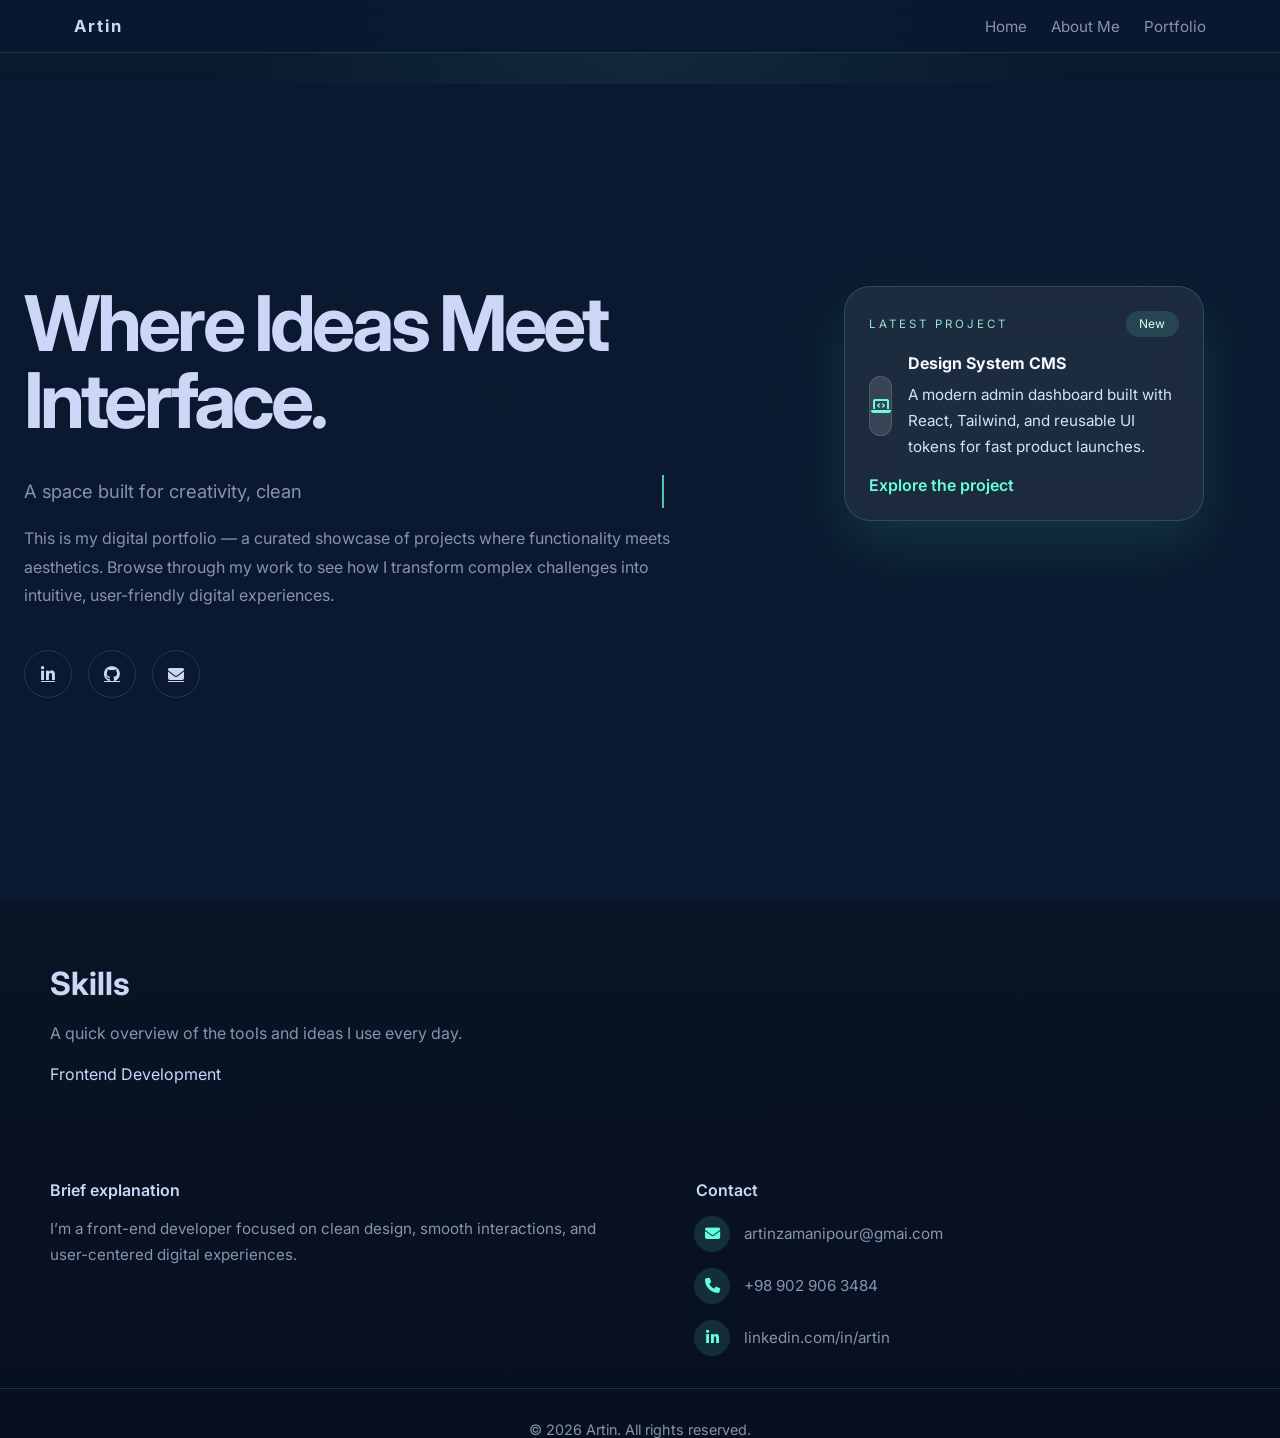
==== commit b5873c05: "Update index.html" ====
--- a/index.html
+++ b/index.html
@@ -3,7 +3,7 @@
 <head>
   <meta charset="UTF-8" />
   <meta name="viewport" content="width=device-width, initial-scale=1.0" />
-  <title>Artin Portfolio</title>
+  <title>Artin's Website</title>
   <link rel="preconnect" href="https://fonts.googleapis.com" />
   <link rel="preconnect" href="https://fonts.gstatic.com" crossorigin />
   <link href="https://fonts.googleapis.com/css2?family=Inter:wght@400;500;600;700&display=swap" rel="stylesheet" />
@@ -11,6 +11,7 @@
   <link rel="stylesheet" href="style.css" />
 </head>
 <body>
+  <div class="cursor-shadow" aria-hidden="true"></div>
   <header>
     <div class="nav-inner">
       <div class="brand">Artin</div>
@@ -24,20 +25,57 @@
 
   <main>
     <section class="section hero">
-      <div class="hero-content">
-        <h1 class="hero-title">Where Ideas Meet Interface.</h1>
-        <p class="hero-subtitle">A space built for creativity, clean code, and meaningful design.</p>
-        <p class="hero-text">This is my digital portfolio — a curated showcase of projects where functionality meets aesthetics. Browse through my work to see how I transform complex challenges into intuitive, user-friendly digital experiences.</p>
-        <div class="social-row" aria-label="Social media links">
-          <a class="social-link" href="https://www.linkedin.com" target="_blank" rel="noreferrer noopener" aria-label="LinkedIn">
-            <i class="fab fa-linkedin-in" aria-hidden="true"></i>
-          </a>
-          <a class="social-link" href="https://github.com" target="_blank" rel="noreferrer noopener" aria-label="GitHub">
-            <i class="fab fa-github" aria-hidden="true"></i>
-          </a>
-          <a class="social-link" href="mailto:artin@example.com" aria-label="Email">
-            <i class="fas fa-envelope" aria-hidden="true"></i>
-          </a>
+      <div class="hero-bg" aria-hidden="true">
+        <video class="hero-video" autoplay muted loop playsinline preload="metadata">
+          <source src="videos/hero-bg.mp4" type="video/mp4" />
+          Your browser does not support video playback.
+        </video>
+        <div class="hero-overlay"></div>
+      </div>
+
+      <div class="hero-layout">
+        <div class="hero-content">
+          <h1 class="hero-title">Where Ideas Meet Interface.</h1>
+          <p class="hero-subtitle typewriter" data-text="A space built for creativity, clean code, and meaningful design.">A space built for creativity, clean code, and meaningful design.</p>
+          <p class="hero-text   " >This is my digital portfolio — a curated showcase of projects where functionality meets aesthetics. Browse through my work to see how I transform complex challenges into intuitive, user-friendly digital experiences.</p>
+          <div class="social-row" aria-label="Social media links">
+            <a class="social-link" href="https://www.linkedin.com" target="_blank" rel="noreferrer noopener" aria-label="LinkedIn">
+              <i class="fab fa-linkedin-in" aria-hidden="true"></i>
+            </a>
+            <a class="social-link" href="https://github.com" target="_blank" rel="noreferrer noopener" aria-label="GitHub">
+              <i class="fab fa-github" aria-hidden="true"></i>
+            </a>
+            <a class="social-link" href="mailto:artin@example.com" aria-label="Email">
+              <i class="fas fa-envelope" aria-hidden="true"></i>
+            </a>
+          </div>
+        </div>
+
+        <div class="hero-card">
+          <div class="hero-card-top">
+            <span class="hero-card-label">Latest Project</span>
+            <span class="hero-card-chip">New</span>
+          </div>
+          <div class="hero-card-body">
+            <div class="hero-card-thumb">
+              <i class="fas fa-laptop-code" aria-hidden="true"></i>
+            </div>
+            <div>
+              <h3>Design System CMS</h3>
+              <p>A modern admin dashboard built with React, Tailwind, and reusable UI tokens for fast product launches.</p>
+            </div>
+          </div>
+          <a class="hero-card-link" href="portfolio.html">Explore the project</a>
+        </div>
+      </div>
+    </section>
+
+    <section class="section skills-section">
+      <div class="section-inner">
+        <h2 class="section-title">Skills</h2>
+        <p class="section-subtitle">A quick overview of the tools and ideas I use every day.</p>
+        <div class="skills-rotator" aria-live="polite">
+          <span class="skills-rotator-line"></span>
         </div>
       </div>
     </section>
@@ -52,13 +90,13 @@
       <div class="footer-column">
         <h3 class="footer-title wwv">Contact</h3>
         <div class="footer-links footer-contact-list">
-          <a class="footer-link footer-contact-item" href="mailto:artin@example.com">
+          <a class="footer-link footer-contact-item" href="mailto:artinzamanipour@gmai.com">
             <span class="contact-icon"><i class="fas fa-envelope" aria-hidden="true"></i></span>
-            artin@example.com
+            artinzamanipour@gmai.com
           </a>
-          <a class="footer-link footer-contact-item" href="tel:+1234567890">
+          <a class="footer-link footer-contact-item" href="tel:+98 902 906 3484">
             <span class="contact-icon"><i class="fas fa-phone" aria-hidden="true"></i></span>
-            +1 234 567 890
+            +98 902 906 3484
           </a>
           <a class="footer-link footer-contact-item" href="https://www.linkedin.com" target="_blank" rel="noreferrer noopener">
             <span class="contact-icon"><i class="fab fa-linkedin-in" aria-hidden="true"></i></span>
@@ -69,5 +107,70 @@
     </div>
     <div class="footer-bottom">© 2026 Artin. All rights reserved.</div>
   </footer>
+
+  <script>
+    document.addEventListener('DOMContentLoaded', function () {
+      document.body.classList.add('loaded');
+
+      const subtitle = document.querySelector('.hero-subtitle.typewriter');
+      if (subtitle) {
+        const text = subtitle.dataset.text?.trim() || subtitle.textContent.trim();
+        subtitle.textContent = '';
+        let index = 0;
+        const speed = 45;
+        const cursor = document.createElement('span');
+        cursor.className = 'typewriter-cursor';
+        subtitle.appendChild(cursor);
+
+        function typeNext() {
+          if (index < text.length) {
+            subtitle.textContent = text.slice(0, index + 1);
+            subtitle.appendChild(cursor);
+            index += 1;
+            setTimeout(typeNext, speed);
+          } else {
+            subtitle.appendChild(cursor);
+          }
+        }
+        typeNext();
+      }
+
+      const skills = [
+        'Frontend Development',
+        'UI / UX Design',
+        'Responsive Layouts',
+        'Performance Optimization',
+        'Component Systems',
+        'Modern Tooling'
+      ];
+      const skillsLine = document.querySelector('.skills-rotator-line');
+      if (skillsLine) {
+        let current = 0;
+        function showSkill() {
+          skillsLine.classList.remove('fade-in');
+          skillsLine.classList.add('fade-out');
+          setTimeout(() => {
+            skillsLine.textContent = skills[current];
+            skillsLine.classList.remove('fade-out');
+            skillsLine.classList.add('fade-in');
+            current = (current + 1) % skills.length;
+          }, 250);
+        }
+        showSkill();
+        setInterval(showSkill, 3500);
+      }
+
+      const cursorShadow = document.querySelector('.cursor-shadow');
+      if (cursorShadow) {
+        window.addEventListener('mousemove', (event) => {
+          cursorShadow.style.transform = `translate3d(${event.clientX}px, ${event.clientY}px, 0)`;
+          cursorShadow.style.opacity = '1';
+        });
+        window.addEventListener('mouseout', () => {
+          cursorShadow.style.opacity = '0';
+        });
+      }
+    });
+  </script>
 </body>
 </html>
--- a/style.css
+++ b/style.css
@@ -91,47 +91,266 @@
 }
 
 .hero {
+  position: relative;
   min-height: calc(100vh - 84px);
   display: flex;
   align-items: center;
-  justify-content: center;
-  text-align: center;
+  justify-content: flex-start;
   padding: 0 1.5rem;
+  overflow: hidden;
+}
+
+.hero-bg {
+  position: absolute;
+  inset: 0;
+  z-index: 0;
+  overflow: hidden;
+  background: linear-gradient(180deg, rgba(10, 25, 47, 0.9), rgba(10, 25, 47, 0.95));
+}
+
+.hero-video {
+  position: absolute;
+  inset: 0;
+  width: 100%;
+  height: 100%;
+  object-fit: cover;
+  opacity: 0.65;
+  filter: brightness(0.55) saturate(0.95);
+}
+
+.hero-overlay {
+  position: absolute;
+  inset: 0;
+  background: linear-gradient(180deg, rgba(10, 25, 47, 0.45), rgba(10, 25, 47, 0.85));
+  pointer-events: none;
+}
+
+.hero-layout {
+  position: relative;
+  z-index: 1;
+  width: 100%;
+  max-width: 1180px;
+  display: grid;
+  grid-template-columns: minmax(0, 1fr) minmax(320px, 360px);
+  gap: 3rem;
+  align-items: start;
 }
 
 .hero-content {
-  max-width: 760px;
+  justify-self: start;
+  text-align: left;
+  max-width: 700px;
   width: 100%;
 }
 
 .hero-title {
   margin: 0;
-  font-size: clamp(2.8rem, 5vw, 5rem);
-  line-height: 0.95;
+  font-size: clamp(3rem, 6vw, 5.2rem);
+  line-height: 1;
   letter-spacing: -0.05em;
 }
 
 .hero-subtitle {
-  margin: 1.5rem 0 0.8rem;
+  margin: 2.2rem 0 1rem;
   font-size: 1.15rem;
   color: var(--muted);
-  line-height: 1.6;
+  line-height: 1.8;
+  max-width: 640px;
+  white-space: nowrap;
+  overflow: hidden;
+  border-right: 2px solid rgba(100, 255, 218, 0.75);
+  animation: typewriter 4.5s steps(40,end) 1, blink-caret 700ms step-end infinite;
 }
 
 .hero-text {
-  margin: 0 auto;
+  margin: 0;
   max-width: 680px;
   color: var(--muted);
   font-size: 1rem;
   line-height: 1.8;
+  
+}
+
+@keyframes typewriter {
+  from { width: 0; }
+  to { width: 100%; }
+}
+
+@keyframes blink-caret {
+  50% { border-color: transparent; }
+}
+
+.hero-card {
+  position: relative;
+  right: auto;
+  bottom: auto;
+  width: 100%;
+  max-width: 360px;
+  padding: 1.5rem;
+  border-radius: 26px;
+  border: 1px solid rgba(100, 255, 218, 0.18);
+  background: rgba(255, 255, 255, 0.08);
+  box-shadow: 0 24px 60px rgba(100, 255, 218, 0.12);
+  backdrop-filter: blur(20px);
+  color: #eef6ff;
+  z-index: 1;
+}
+
+.hero-card {
+  align-self: start;
+}
+
+.hero-card-top {
+  display: flex;
+  align-items: center;
+  justify-content: space-between;
+  gap: 0.75rem;
+  margin-bottom: 1rem;
+}
+
+.hero-card-label {
+  font-size: 0.72rem;
+  letter-spacing: 0.26em;
+  text-transform: uppercase;
+  color: #8ee9d4;
+}
+
+.hero-card-chip {
+  font-size: 0.75rem;
+  padding: 0.35rem 0.85rem;
+  border-radius: 999px;
+  background: rgba(94, 234, 212, 0.14);
+  color: #d6fff2;
+}
+
+.hero-card-body {
+  display: flex;
+  gap: 1rem;
+  align-items: center;
+}
+
+.hero-card-thumb {
+  width: 60px;
+  height: 60px;
+  display: grid;
+  place-items: center;
+  border-radius: 22px;
+  background: rgba(255, 255, 255, 0.12);
+  border: 1px solid rgba(255, 255, 255, 0.12);
+  color: #64ffda;
+}
+
+.hero-card h3 {
+  margin: 0;
+  font-size: 1rem;
+  line-height: 1.3;
+  color: #f5f8ff;
+}
+
+.hero-card p {
+  margin: 0.5rem 0 0;
+  color: #d3e3ff;
+  font-size: 0.95rem;
+  line-height: 1.7;
+}
+
+.hero-card-link {
+  display: inline-flex;
+  margin-top: 1rem;
+  color: #64ffda;
+  font-weight: 600;
+  text-decoration: none;
+  border-bottom: 1px solid transparent;
+  transition: border-color 180ms ease;
+}
+
+.hero-card-link:hover,
+.hero-card-link:focus-visible {
+  border-color: #64ffda;
 }
 
 .social-row {
   margin-top: 2.5rem;
   display: flex;
-  justify-content: center;
+  justify-content: flex-start;
   gap: 1rem;
   flex-wrap: wrap;
+}
+
+.skills-section {
+  padding-top: 4rem;
+}
+
+.skills-inner {
+  display: grid;
+  grid-template-columns: 1fr 360px;
+  gap: 2rem;
+  align-items: start;
+}
+
+.skills-panel {
+  position: relative;
+  min-height: 240px;
+  padding: 2rem;
+  border-radius: 28px;
+  border: 1px solid rgba(100, 255, 218, 0.16);
+  background: rgba(255, 255, 255, 0.05);
+  overflow: hidden;
+}
+
+.skills-list {
+  display: grid;
+  gap: 1rem;
+  animation: skills-scroll 5s linear infinite;
+}
+
+.skills-list span {
+  display: inline-block;
+  font-size: 1.05rem;
+  color: #e4f2ff;
+  opacity: 0.95;
+}
+
+@keyframes skills-scroll {
+  0%, 16% { transform: translateY(0); }
+  20%, 36% { transform: translateY(-100%); }
+  40%, 56% { transform: translateY(-200%); }
+  60%, 76% { transform: translateY(-300%); }
+  80%, 96% { transform: translateY(-400%); }
+  100% { transform: translateY(0); }
+}
+
+@media (max-width: 920px) {
+  .hero-layout,
+  .skills-inner {
+    grid-template-columns: 1fr;
+  }
+
+  .hero {
+    justify-content: center;
+  }
+
+  .social-row {
+    justify-content: center;
+  }
+}
+
+@media (max-width: 620px) {
+  .hero {
+    padding: 0 1rem;
+  }
+
+  .hero-subtitle {
+    display: block;
+    white-space: normal;
+    overflow: visible;
+    border-right: none;
+    animation: none;
+  }
+
+  .skills-inner {
+    gap: 1.5rem;
+  }
 }
 
 .social-link {
@@ -328,7 +547,7 @@
   color: var(--accent);
   transform: translateY(-2px);
 }
-
+hero-subtitle
 .footer {
   background: rgba(17, 34, 64, 0.6);
   border-top: 1px solid var(--border);
@@ -420,6 +639,7 @@
   border-top: 1px solid var(--border);
 }
 
+
 @media (max-width: 1024px) {
   .nav-inner {
     padding: 0.8rem 1.2rem;
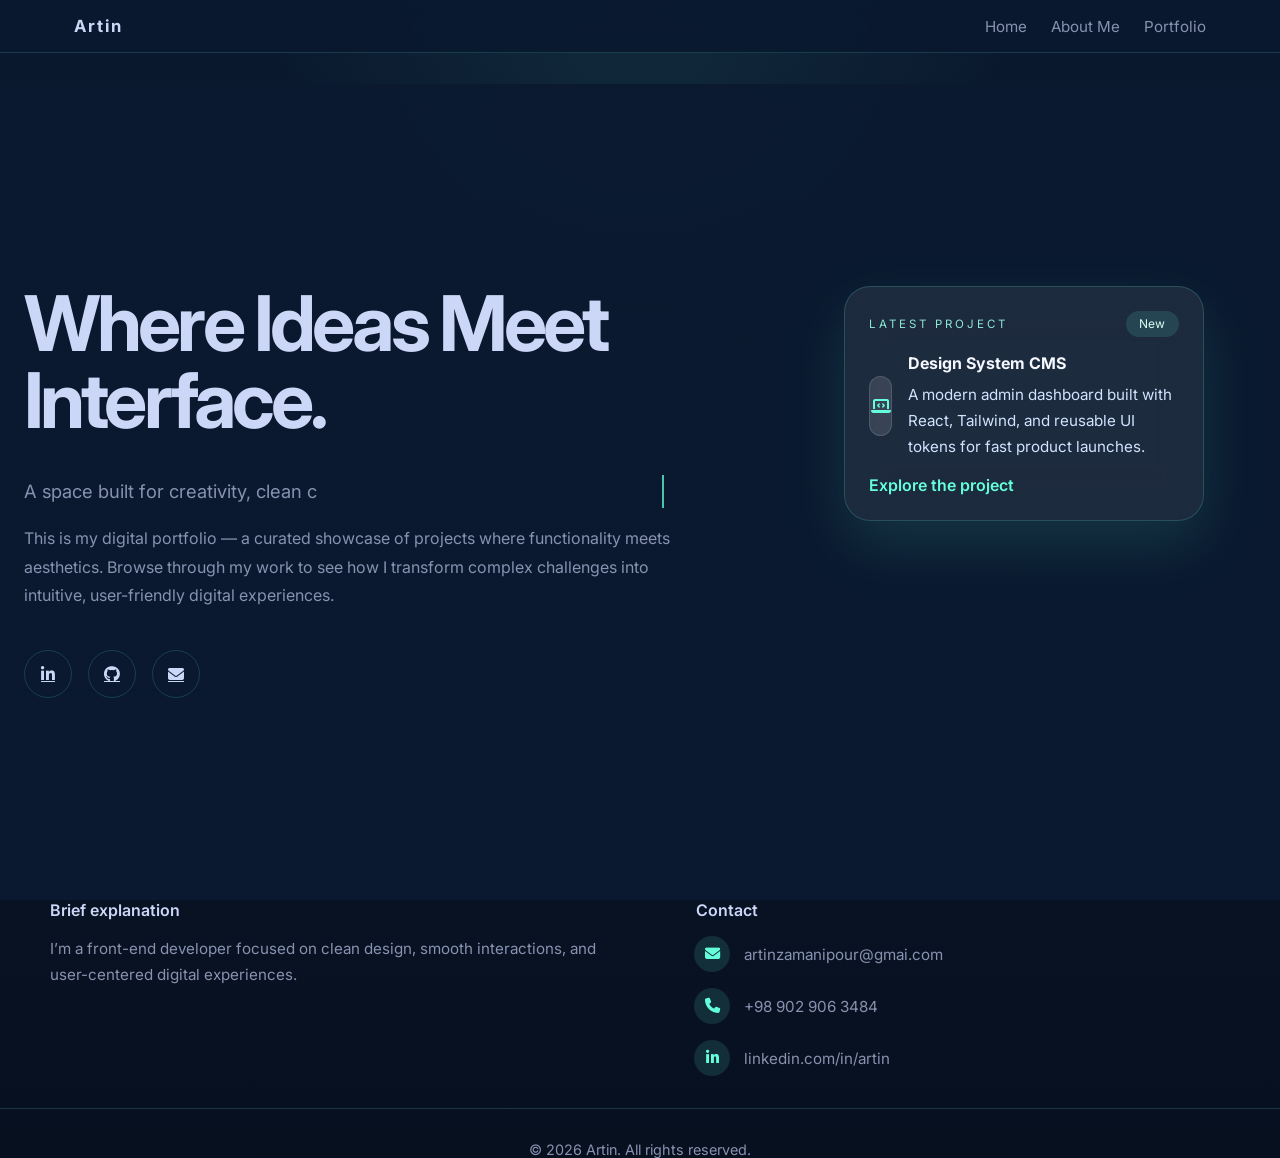
==== commit 6c8a114b: "Update index.html" ====
--- a/index.html
+++ b/index.html
@@ -70,15 +70,7 @@
       </div>
     </section>
 
-    <section class="section skills-section">
-      <div class="section-inner">
-        <h2 class="section-title">Skills</h2>
-        <p class="section-subtitle">A quick overview of the tools and ideas I use every day.</p>
-        <div class="skills-rotator" aria-live="polite">
-          <span class="skills-rotator-line"></span>
-        </div>
-      </div>
-    </section>
+    
   </main>
 
   <footer class="footer">
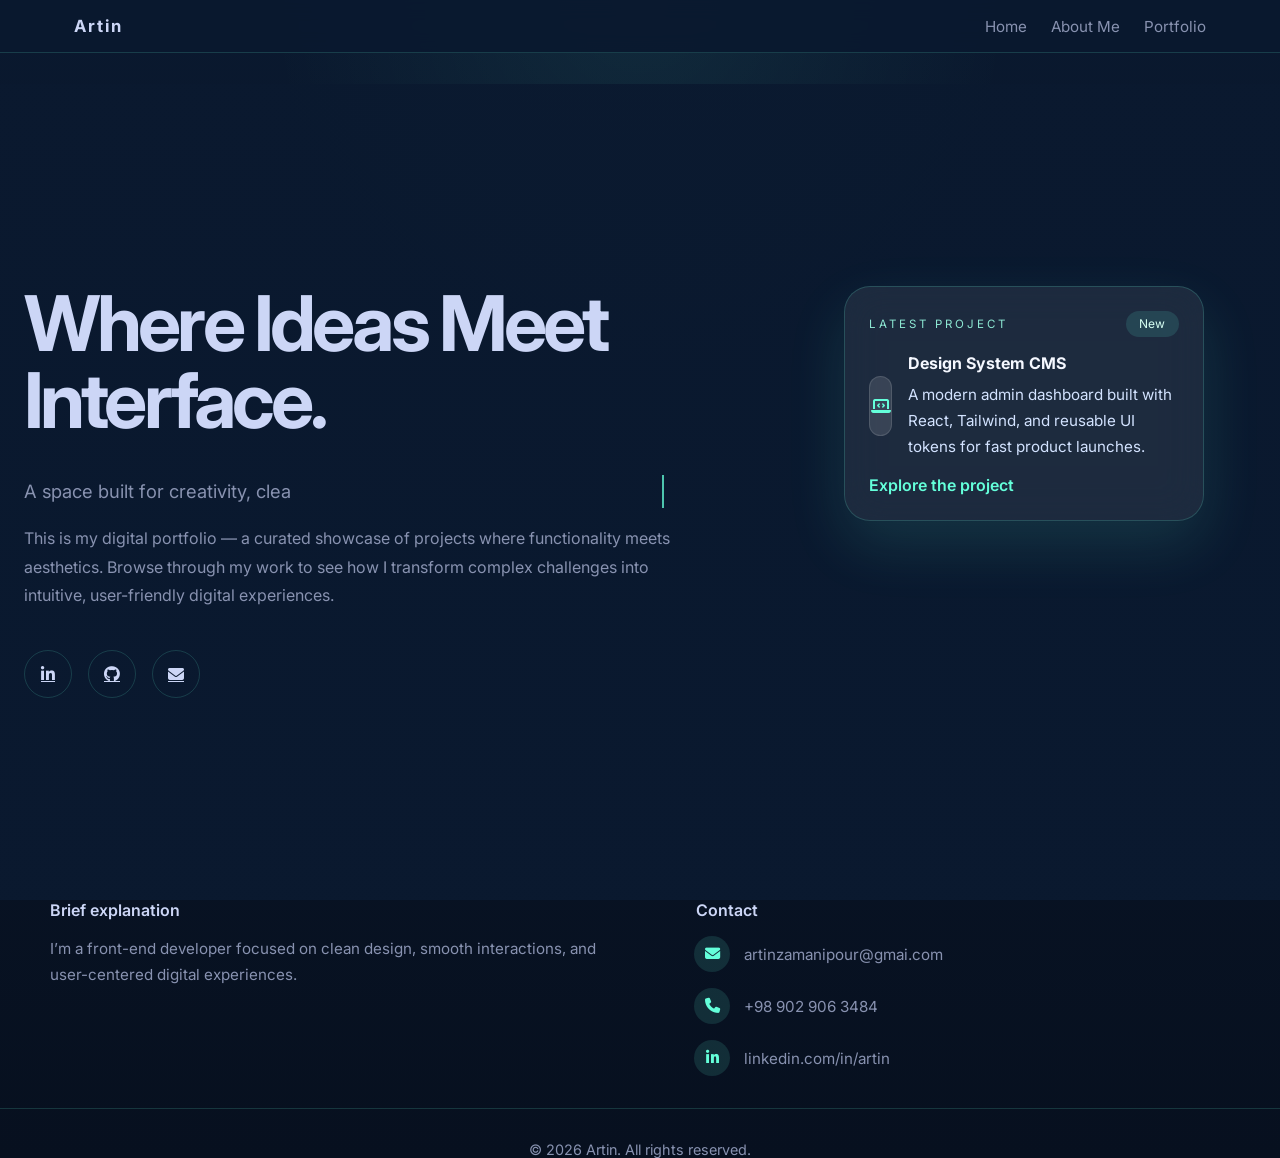
==== commit 2ca02d8d: "Update index.html" ====
--- a/index.html
+++ b/index.html
@@ -127,31 +127,7 @@
         typeNext();
       }
 
-      const skills = [
-        'Frontend Development',
-        'UI / UX Design',
-        'Responsive Layouts',
-        'Performance Optimization',
-        'Component Systems',
-        'Modern Tooling'
-      ];
-      const skillsLine = document.querySelector('.skills-rotator-line');
-      if (skillsLine) {
-        let current = 0;
-        function showSkill() {
-          skillsLine.classList.remove('fade-in');
-          skillsLine.classList.add('fade-out');
-          setTimeout(() => {
-            skillsLine.textContent = skills[current];
-            skillsLine.classList.remove('fade-out');
-            skillsLine.classList.add('fade-in');
-            current = (current + 1) % skills.length;
-          }, 250);
-        }
-        showSkill();
-        setInterval(showSkill, 3500);
-      }
-
+    
       const cursorShadow = document.querySelector('.cursor-shadow');
       if (cursorShadow) {
         window.addEventListener('mousemove', (event) => {
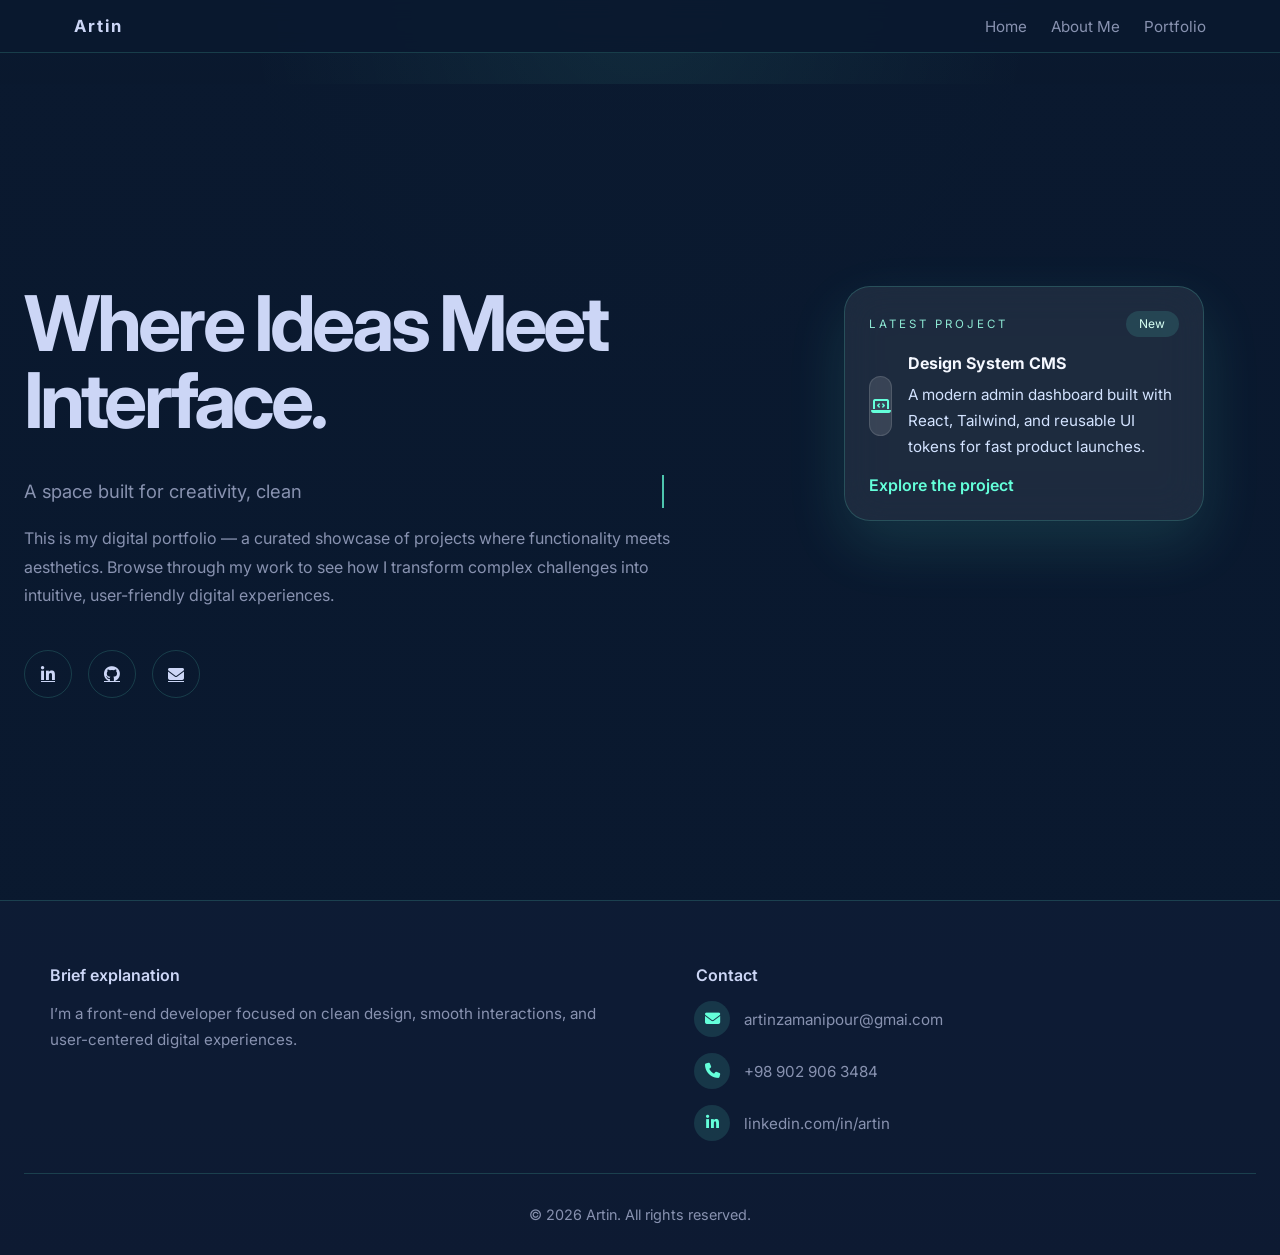
==== commit 5384ff59: "Update index.html" ====
--- a/index.html
+++ b/index.html
@@ -127,7 +127,7 @@
         typeNext();
       }
 
-    
+
       const cursorShadow = document.querySelector('.cursor-shadow');
       if (cursorShadow) {
         window.addEventListener('mousemove', (event) => {
--- a/style.css
+++ b/style.css
@@ -547,12 +547,12 @@
   color: var(--accent);
   transform: translateY(-2px);
 }
-hero-subtitle
+
 .footer {
   background: rgba(17, 34, 64, 0.6);
   border-top: 1px solid var(--border);
   padding: 4rem 1.5rem 2rem;
-  margin-top: 4rem;
+  
 }
 
 .footer-inner {
